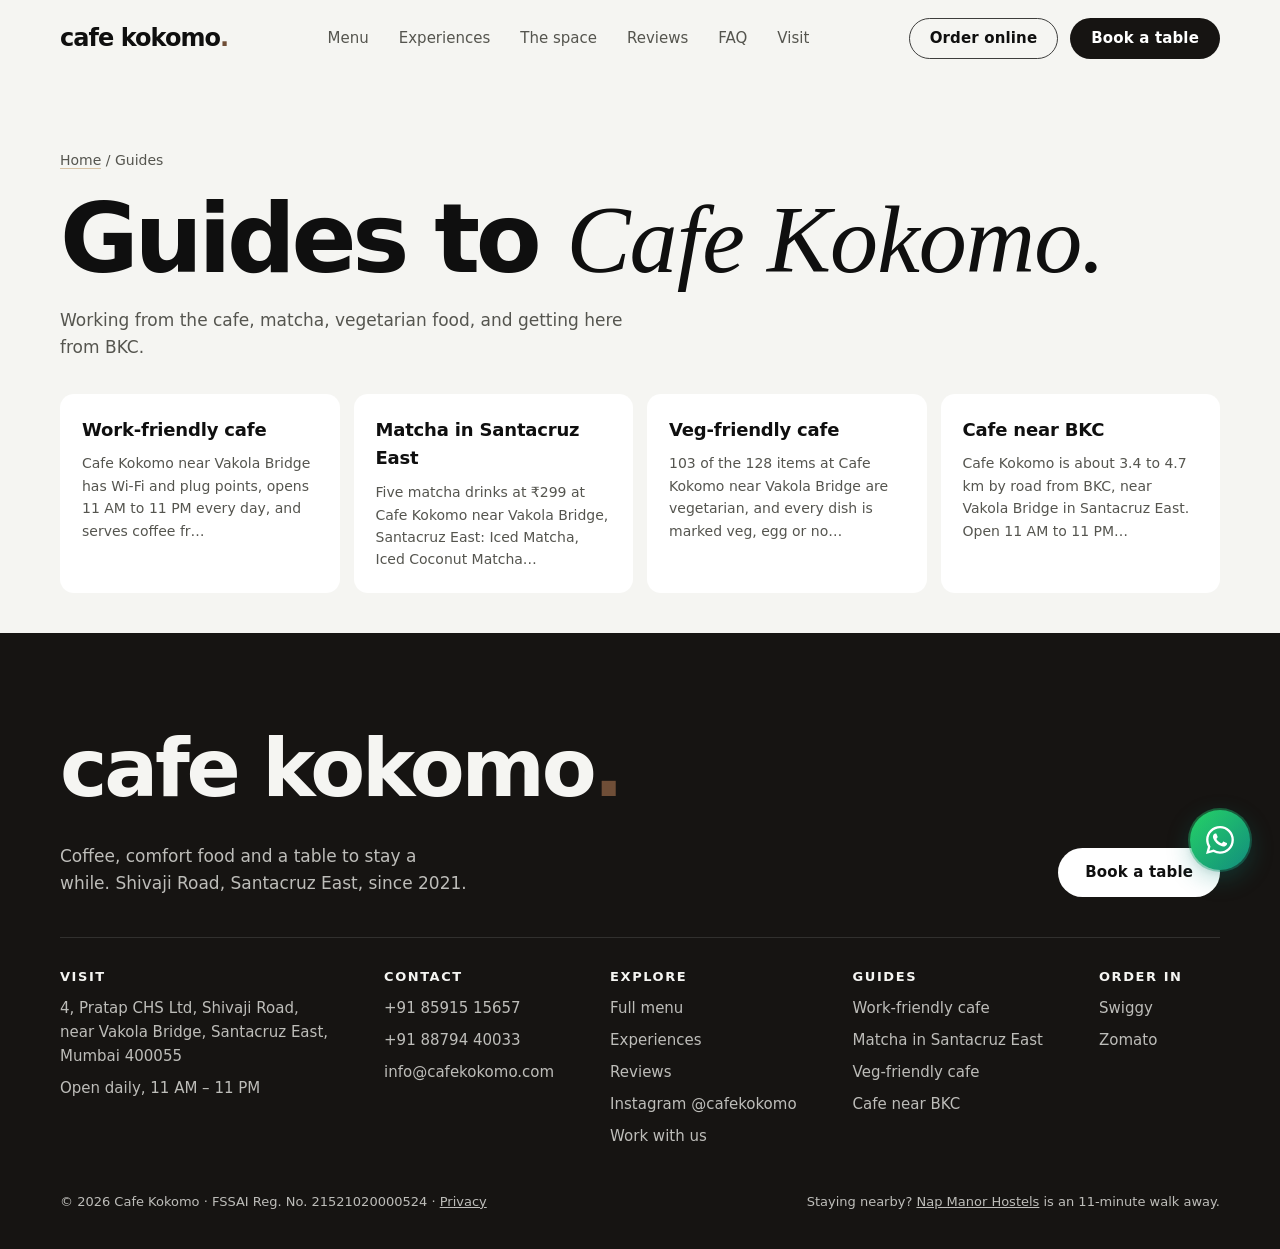
==== guides/index.html @ 336da371 "Mirror live site (3/5): guides" ====
<!DOCTYPE html>
<html lang="en">
<head>
    <meta charset="UTF-8">
    <meta name="viewport" content="width=device-width, initial-scale=1.0">
    <title>Guides | Cafe Kokomo, Santacruz East</title>
    <meta name="description" content="Short guides to Cafe Kokomo near Vakola Bridge, Santacruz East: working from the cafe, matcha, vegetarian food and getting here from BKC.">
    <link rel="canonical" href="https://cafekokomo.com/guides/">
    <meta name="theme-color" content="#F5F5F2">
    <meta property="og:type" content="website">
    <meta property="og:url" content="https://cafekokomo.com/guides/">
    <meta property="og:title" content="Guides | Cafe Kokomo, Santacruz East">
    <meta property="og:description" content="Short guides to Cafe Kokomo near Vakola Bridge, Santacruz East: working from the cafe, matcha, vegetarian food and getting here from BKC.">
    <meta property="og:image" content="https://cafekokomo.com/assets/images/v2/og-cafe-kokomo.jpg">
    <meta property="og:image:type" content="image/jpeg">
    <meta property="og:image:width" content="1200">
    <meta property="og:image:height" content="630">
    <meta property="og:image:alt" content="Cafe Kokomo's glass front on Shivaji Road at night, with the line-art mural inside">
    <meta name="twitter:card" content="summary_large_image">
    <meta name="twitter:title" content="Guides | Cafe Kokomo, Santacruz East">
    <meta name="twitter:description" content="Short guides to Cafe Kokomo near Vakola Bridge, Santacruz East: working from the cafe, matcha, vegetarian food and getting here from BKC.">
    <meta name="twitter:image" content="https://cafekokomo.com/assets/images/v2/og-cafe-kokomo.jpg">
    <link rel="apple-touch-icon" sizes="180x180" href="/favicon/apple-touch-icon.png">
    <link rel="icon" type="image/png" sizes="32x32" href="/favicon/favicon-32x32.png">
    <link rel="icon" type="image/png" sizes="16x16" href="/favicon/favicon-16x16.png">
    <link rel="manifest" href="/favicon/site.webmanifest">
    <link rel="shortcut icon" href="/favicon/favicon.ico">
    <link href="https://api.fontshare.com/v2/css?f[]=satoshi@400,500,700,900&display=swap" rel="stylesheet">
    <link href="https://api.fontshare.com/v2/css?f[]=gambetta@400,401,500,501&display=swap" rel="stylesheet">
    <script type="application/ld+json">
    {"@context": "https://schema.org", "@type": "BreadcrumbList", "itemListElement": [{"@type": "ListItem", "position": 1, "name": "Home", "item": "https://cafekokomo.com/"}, {"@type": "ListItem", "position": 2, "name": "Guides", "item": "https://cafekokomo.com/guides/"}]}
    </script>
    <link rel="stylesheet" href="/components.css">
    <link rel="stylesheet" href="/kokomo.css">
    <script src="https://unpkg.com/lucide@1.31.0/dist/umd/lucide.min.js" integrity="sha384-/ApD3KXMqTmTxEJjuldaZDgdJj7/Hox2LRuKqV3rC7Bu/wE4obLaJRjF1rLHNP57" crossorigin="anonymous"></script>
    <script async src="https://www.googletagmanager.com/gtag/js?id=G-KW30HD1D45"></script>
    <script>
      window.dataLayer = window.dataLayer || [];
      function gtag(){dataLayer.push(arguments);}
      gtag('js', new Date());
      gtag('config', 'G-KW30HD1D45');
    </script>
    <script type="application/ld+json">
    {"@context": "https://schema.org", "@type": "CafeOrCoffeeShop", "name": "Cafe Kokomo", "url": "https://cafekokomo.com", "image": "https://cafekokomo.com/assets/images/v2/og-cafe-kokomo.jpg", "telephone": "+918591515657", "priceRange": "₹₹", "email": "info@cafekokomo.com", "hasMenu": "https://cafekokomo.com/menu", "acceptsReservations": true, "servesCuisine": ["Cafe", "Coffee", "Continental", "Middle Eastern", "Desserts"], "address": {"@type": "PostalAddress", "streetAddress": "4, Pratap CHS Limited, Shivaji Road, Near Vakola Bridge, Santacruz East", "addressLocality": "Mumbai", "addressRegion": "Maharashtra", "postalCode": "400055", "addressCountry": "IN"}, "geo": {"@type": "GeoCoordinates", "latitude": 19.0774737, "longitude": 72.8492367}, "openingHoursSpecification": [{"@type": "OpeningHoursSpecification", "dayOfWeek": ["Monday", "Tuesday", "Wednesday", "Thursday", "Friday", "Saturday", "Sunday"], "opens": "11:00", "closes": "23:00"}], "sameAs": ["https://www.swiggy.com/city/mumbai/cafe-kokomo-santacruz-east-rest431996", "https://www.zomato.com/mumbai/cafe-kokomo-santacruz-east", "https://www.instagram.com/cafekokomo/"], "amenityFeature": [{"@type": "LocationFeatureSpecification", "name": "Wi-Fi", "value": true}, {"@type": "LocationFeatureSpecification", "name": "Power outlets", "value": true}, {"@type": "LocationFeatureSpecification", "name": "Outdoor seating", "value": true}, {"@type": "LocationFeatureSpecification", "name": "Table reservations", "value": true}, {"@type": "LocationFeatureSpecification", "name": "Vegetarian options", "value": true}]}
    </script>
</head>
<body>
<a class="skip-link" href="#main">Skip to content</a>
<header class="site-nav">
    <div class="wrap nav-inner">
        <a href="/" class="logo" aria-label="Cafe Kokomo home">cafe kokomo<span class="logo-dot">.</span></a>
        <nav class="nav-links" aria-label="Main">
            <a class="nav-link" href="/menu">Menu</a>
            <a class="nav-link" href="/#experiences">Experiences</a>
            <a class="nav-link" href="/#space">The space</a>
            <a class="nav-link" href="/#reviews">Reviews</a>
            <a class="nav-link" href="/#faq">FAQ</a>
            <a class="nav-link" href="/#visit">Visit</a>
        </nav>
        <div class="nav-cta">
            <button type="button" class="btn btn-outline" data-open-order>Order online</button>
            <a href="javascript:void(0)" class="btn btn-dark" data-open-reservation>Book a table</a>
            <button type="button" class="nav-toggle" aria-label="Open menu" aria-expanded="false" aria-controls="mobile-panel"><span></span><span></span><span></span></button>
        </div>
    </div>
</header>
<div class="mobile-panel" id="mobile-panel">
        <a class="mobile-nav-link" href="/menu">Menu</a>
        <a class="mobile-nav-link" href="/#experiences">Experiences</a>
        <a class="mobile-nav-link" href="/#space">The space</a>
        <a class="mobile-nav-link" href="/#reviews">Reviews</a>
        <a class="mobile-nav-link" href="/#faq">FAQ</a>
        <a class="mobile-nav-link" href="/#visit">Visit</a>
        <a class="mobile-nav-link" href="https://www.instagram.com/cafekokomo/" target="_blank" rel="noopener">Instagram</a>
        <button type="button" class="btn btn-outline" data-open-order>Order online</button>
</div>
<main id="main">
    <section class="page-head">
        <div class="wrap">
            <nav class="crumbs" aria-label="Breadcrumb"><a href="/">Home</a> / <span>Guides</span></nav>
            <h1>Guides to <span class="accent">Cafe Kokomo.</span></h1>
            <p>Working from the cafe, matcha, vegetarian food, and getting here from BKC.</p>
            <div class="guide-grid" style="margin-top: 32px;">
                <a class="guide-card" href="/guides/work-friendly-cafe-santacruz-east"><strong>Work-friendly cafe</strong><span>Cafe Kokomo near Vakola Bridge has Wi-Fi and plug points, opens 11 AM to 11 PM every day, and serves coffee fr…</span></a>
                <a class="guide-card" href="/guides/matcha-santacruz-east"><strong>Matcha in Santacruz East</strong><span>Five matcha drinks at ₹299 at Cafe Kokomo near Vakola Bridge, Santacruz East: Iced Matcha, Iced Coconut Matcha…</span></a>
                <a class="guide-card" href="/guides/veg-friendly-cafe-vakola"><strong>Veg-friendly cafe</strong><span>103 of the 128 items at Cafe Kokomo near Vakola Bridge are vegetarian, and every dish is marked veg, egg or no…</span></a>
                <a class="guide-card" href="/guides/cafe-near-bkc"><strong>Cafe near BKC</strong><span>Cafe Kokomo is about 3.4 to 4.7 km by road from BKC, near Vakola Bridge in Santacruz East. Open 11 AM to 11 PM…</span></a>
            </div>
        </div>
    </section>
</main>
<footer class="site-footer">
    <div class="wrap">
        <div class="footer-top">
            <div>
                <a href="/" class="logo">cafe kokomo<span class="logo-dot">.</span></a>
                <p>Coffee, comfort food and a table to stay a while. Shivaji Road, Santacruz East, since 2021.</p>
            </div>
            <a href="javascript:void(0)" class="btn btn-light" data-open-reservation>Book a table</a>
        </div>
        <div class="footer-cols">
            <div>
                <h4>Visit</h4>
                <a href="https://www.google.com/maps/dir/?api=1&destination=4%2C%20Pratap%2C%20Cafe%20Kokomo%2C%20CHS%20LTD%2C%20Shivaji%20Road%2C%20near%20Vakola%20Bridge%2C%20Pratiksha%20Nagar%2C%20Vakola%2C%20Santacruz%20East%2C%20Mumbai%2C%20Maharashtra%20400055" target="_blank" rel="noopener">4, Pratap CHS Ltd, Shivaji Road,<br>near Vakola Bridge, Santacruz East,<br>Mumbai 400055</a>
                <a href="/#visit">Open daily, 11 AM – 11 PM</a>
            </div>
            <div>
                <h4>Contact</h4>
                <a href="tel:+918591515657">+91 85915 15657</a>
                <a href="tel:+918879440033">+91 88794 40033</a>
                <a href="mailto:info@cafekokomo.com">info@cafekokomo.com</a>
            </div>
            <div>
                <h4>Explore</h4>
                <a href="/menu">Full menu</a>
                <a href="/#experiences">Experiences</a>
                <a href="/#reviews">Reviews</a>
                <a href="https://www.instagram.com/cafekokomo" target="_blank" rel="noopener">Instagram @cafekokomo</a>
                <a href="/#careers">Work with us</a>
            </div>
            <div>
                <h4>Guides</h4>
                <a href="/guides/work-friendly-cafe-santacruz-east">Work-friendly cafe</a>
                <a href="/guides/matcha-santacruz-east">Matcha in Santacruz East</a>
                <a href="/guides/veg-friendly-cafe-vakola">Veg-friendly cafe</a>
                <a href="/guides/cafe-near-bkc">Cafe near BKC</a>
            </div>
            <div>
                <h4>Order in</h4>
                <a href="https://www.swiggy.com/city/mumbai/cafe-kokomo-santacruz-east-rest431996" target="_blank" rel="noopener noreferrer">Swiggy</a>
                <a href="https://www.zomato.com/mumbai/cafe-kokomo-santacruz-east/order" target="_blank" rel="noopener noreferrer">Zomato</a>
            </div>
        </div>
        <div class="footer-bottom">
            <span>&copy; 2026 Cafe Kokomo · FSSAI Reg. No. 21521020000524 · <a href="/privacy">Privacy</a></span>
            <span>Staying nearby? <a href="https://napmanorhostels.com/" target="_blank" rel="noopener">Nap Manor Hostels</a> is an 11-minute walk away.</span>
        </div>
    </div>
</footer>

<a href="javascript:void(0)" id="whatsapp-floating-btn" class="whatsapp-float" aria-label="Chat on WhatsApp">
        <span class="whatsapp-tooltip">Chat with us</span>
        <svg xmlns="http://www.w3.org/2000/svg" width="24" height="24" fill="currentColor" viewBox="0 0 16 16">
            <path
                d="M13.601 2.326A7.85 7.85 0 0 0 7.994 0C3.627 0 .068 3.558.064 7.926c0 1.399.366 2.76 1.057 3.965L0 16l4.204-1.102a7.9 7.9 0 0 0 3.79.965h.004c4.368 0 7.926-3.558 7.93-7.93A7.9 7.9 0 0 0 13.6 2.326zM7.994 14.521a6.6 6.6 0 0 1-3.356-.92l-.24-.144-2.494.654.666-2.433-.156-.251a6.56 6.56 0 0 1-1.007-3.505c0-3.626 2.957-6.584 6.591-6.584a6.56 6.56 0 0 1 4.66 1.931 6.56 6.56 0 0 1 1.928 4.66c-.004 3.639-2.961 6.592-6.592 6.592m3.615-4.934c-.197-.099-1.17-.578-1.353-.646-.182-.065-.315-.099-.445.099-.133.197-.513.646-.627.775-.114.133-.232.148-.43.05-.197-.1-.836-.308-1.592-.985-.59-.525-.985-1.175-1.103-1.372-.114-.198-.011-.304.088-.403.087-.088.197-.232.296-.346.1-.114.133-.198.198-.33.065-.134.034-.248-.015-.347-.05-.099-.445-1.076-.612-1.47-.16-.389-.323-.335-.445-.34-.114-.007-.247-.007-.38-.007a.73.73 0 0 0-.529.247c-.182.198-.691.677-.691 1.654s.71 1.916.81 2.049c.098.133 1.394 2.132 3.383 2.992.47.205.84.326 1.129.418.475.152.904.129 1.246.08.38-.058 1.171-.48 1.338-.943.164-.464.164-.86.114-.943-.049-.084-.182-.133-.38-.232" />
        </svg>
    </a>

    <!-- Reservation Form Modal -->
    <div class="wa-reservation-modal" id="wa-reservation-modal" aria-hidden="true" role="dialog">
        <div class="wa-reservation-modal-overlay" id="wa-reservation-modal-overlay"></div>
        <div class="wa-reservation-modal-card">
            <button class="wa-reservation-modal-close" id="wa-reservation-modal-close-btn"
                aria-label="Close Reservation Form">
                <i data-lucide="x"></i>
            </button>
            <form id="wa-reservation-form" class="wa-reservation-form">
                <div class="wa-form-row">
                    <div class="wa-form-group">
                        <label for="wa-reserve-name">Your name</label>
                        <input type="text" id="wa-reserve-name" placeholder="e.g. Kabir Sen" required>
                    </div>
                    <div class="wa-form-group">
                        <label for="wa-reserve-guests">Guests Count</label>
                        <div class="wa-select-wrapper">
                            <select id="wa-reserve-guests" required>
                                <option value="1 guest">1 guest</option>
                                <option value="2 guests" selected>2 guests</option>
                                <option value="3 guests">3 guests</option>
                                <option value="4 guests">4 guests</option>
                                <option value="5 guests">5 guests</option>
                                <option value="6 guests">6 guests</option>
                                <option value="7+ guests">7+ guests</option>
                            </select>
                        </div>
                    </div>
                </div>

                <div class="wa-form-row">
                    <div class="wa-form-group">
                        <label for="wa-reserve-date">Date</label>
                        <input type="date" id="wa-reserve-date" required>
                    </div>
                    <div class="wa-form-group">
                        <label for="wa-reserve-time">Time</label>
                        <div class="wa-select-wrapper">
                            <select id="wa-reserve-time" required>
                                <option value="11:00 AM" selected>11:00 AM</option>
                                <option value="12:00 PM">12:00 PM</option>
                                <option value="1:00 PM">1:00 PM</option>
                                <option value="2:00 PM">2:00 PM</option>
                                <option value="3:00 PM">3:00 PM</option>
                                <option value="4:00 PM">4:00 PM</option>
                                <option value="5:00 PM">5:00 PM</option>
                                <option value="6:00 PM">6:00 PM</option>
                                <option value="7:00 PM">7:00 PM</option>
                                <option value="8:00 PM">8:00 PM</option>
                                <option value="9:00 PM">9:00 PM</option>
                                <option value="10:00 PM">10:00 PM</option>
                            </select>
                        </div>
                    </div>
                </div>

                <div class="wa-form-group wa-full-width">
                    <label for="wa-reserve-requests">Anything we should know?</label>
                    <textarea id="wa-reserve-requests"
                        placeholder="e.g. window seat, birthday, allergies"></textarea>
                </div>

                <button type="submit" class="wa-btn-submit">Send booking request on WhatsApp</button>

                <p class="wa-reservation-footer-text">This opens WhatsApp with your request. We'll reply there to confirm your table.</p>
            </form>
        </div>
    </div>

    <!-- Order Online Modal -->
    <div class="order-online-modal" id="order-online-modal" aria-hidden="true" role="dialog">
        <div class="order-online-modal-overlay" id="order-online-modal-overlay"></div>
        <div class="order-online-modal-card">
            <button class="order-online-modal-close" id="order-online-modal-close-btn" aria-label="Close Order Options">
                <i data-lucide="x"></i>
            </button>
            <h2 class="order-online-modal-title">Order Online</h2>
            <p class="order-online-modal-subtitle">Delivered from our kitchen in Santacruz East.</p>

            <div class="order-options-grid">
                <!-- Zomato Card -->
                <a href="https://www.zomato.com/mumbai/cafe-kokomo-santacruz-east/order" target="_blank"
                    rel="noopener noreferrer" class="order-option-card">
                    <div class="order-logo-wrapper">
                        <img loading="lazy" decoding="async" src="/assets/order/image1.png" alt="Zomato" class="order-logo">
                    </div>
                    <span class="order-option-title">ZOMATO</span>
                </a>

                <!-- Swiggy Card -->
                <a href="https://www.swiggy.com/city/mumbai/cafe-kokomo-santacruz-east-rest431996" target="_blank"
                    rel="noopener noreferrer" class="order-option-card">
                    <div class="order-logo-wrapper">
                        <img loading="lazy" decoding="async" src="/assets/order/image2.png" alt="Swiggy" class="order-logo">
                    </div>
                    <span class="order-option-title">SWIGGY</span>
                </a>
            </div>
        </div>
    </div>

    <script src="/script.js"></script>
</body>
</html>
---- components.css ----
/* Components carried over from the previous style.css (menu cards, map markers, WhatsApp button, booking + order pop-ups, open badge, diet dots). */
.menu-section {
    background-color: var(--color-bg-card);
    border-top: var(--border-thin);
    border-bottom: var(--border-thin);
}

.menu-filters {
    display: flex;
    justify-content: center;
    gap: 15px;
    margin-bottom: 60px;
    flex-wrap: wrap;
}

.filter-btn {
    background: transparent;
    border: none;
    padding: 10px 24px;
    font-family: var(--font-primary);
    font-size: 0.8rem;
    text-transform: uppercase;
    letter-spacing: 0.15em;
    cursor: pointer;
    opacity: 0.5;
    transition: all var(--duration-medium) var(--transition-slow);
    border: 1px solid transparent;
}

.filter-btn:hover {
    opacity: 0.9;
}

.filter-btn.active {
    opacity: 1;
    border-bottom: 1px solid var(--color-text-primary);
    font-weight: 500;
}

.menu-grid {
    display: grid;
    grid-template-columns: 1fr 1fr;
    column-gap: 80px;
    row-gap: 45px;
}

.menu-item-card {
    transition: all var(--duration-medium) var(--transition-slow);
}

.menu-item-card.hidden {
    opacity: 0;
    transform: translateY(10px);
    display: none;
}

.menu-item-header {
    display: flex;
    align-items: baseline;
    margin-bottom: 8px;
}

.menu-item-name {
    font-size: 1.15rem;
    font-weight: 400;
    letter-spacing: -0.01em;
}

.menu-item-line {
    flex-grow: 1;
    border-bottom: 1px dashed rgba(15, 15, 15, 0.1);
    margin: 0 15px;
}

.menu-item-price {
    font-size: 1.1rem;
    font-weight: 400;
    color: var(--color-accent-coffee);
}

/* Menu Item Metadata Styles */
.menu-item-meta {
    display: flex;
    flex-wrap: wrap;
    gap: 12px;
    margin-top: 8px;
}

.menu-meta-item {
    display: inline-flex;
    align-items: center;
    gap: 5px;
    font-size: 0.75rem;
    color: var(--color-text-secondary);
    text-transform: uppercase;
    letter-spacing: 0.05em;
    font-weight: 500;
}

.menu-meta-item svg,
.menu-meta-item i {
    width: 13px !important;
    height: 13px !important;
    stroke-width: 2;
    display: inline-block;
}

.menu-meta-item.text-warning {
    color: #c99a2e;
    /* Sleek warning color for "Contains Milk" */
}

/* Menu Search Bar Styles */
.menu-search-container {
    position: relative;
    max-width: 600px;
    margin: 0 auto 50px auto;
    display: flex;
    align-items: center;
}

.menu-search-icon {
    position: absolute;
    left: 24px;
    color: var(--color-accent-coffee);
    width: 22px;
    height: 22px;
    pointer-events: none;
    transition: color var(--duration-fast);
}

#menu-search-input {
    width: 100%;
    padding: 20px 28px 20px 64px;
    font-family: var(--font-primary);
    font-size: 1.15rem;
    font-weight: 300;
    color: var(--color-text-primary);
    background-color: var(--color-white);
    border: var(--border-thin);
    border-radius: 0;
    transition: all var(--duration-medium) var(--transition-slow);
    letter-spacing: 0.02em;
    outline: none;
}

#menu-search-input::placeholder {
    color: var(--color-accent-muted);
    opacity: 0.7;
}

#menu-search-input:focus {
    border-color: var(--color-accent-coffee);
    box-shadow: 0 10px 30px rgba(111, 78, 55, 0.04);
}

#menu-search-input:focus+.menu-search-icon {
    color: var(--color-text-primary);
}

/* Custom Marker Styling */
.cafe-marker-dot {
    width: 14px;
    height: 14px;
    background-color: var(--color-accent-coffee);
    border: 3px solid var(--color-white);
    border-radius: 50%;
    box-shadow: 0 0 10px rgba(15, 15, 15, 0.35);
}

.user-marker-dot {
    width: 14px;
    height: 14px;
    background-color: #2ba45e;
    border: 3px solid var(--color-white);
    border-radius: 50%;
    box-shadow: 0 0 10px rgba(15, 15, 15, 0.35);
}

/* Sleek minimal popup custom styles */
.leaflet-popup-content-wrapper {
    background-color: var(--color-bg-card) !important;
    color: var(--color-text-primary) !important;
    font-family: var(--font-primary) !important;
    font-size: 0.8rem !important;
    border-radius: 6px !important;
    border: var(--border-thin) !important;
    box-shadow: 0 10px 25px rgba(15, 15, 15, 0.1) !important;
}

.leaflet-popup-tip {
    background-color: var(--color-bg-card) !important;
}

/* ==========================================================================
   FLOATING WHATSAPP BUTTON
   ========================================================================== */
.whatsapp-float {
    position: fixed;
    bottom: 30px;
    right: 30px;
    width: 60px;
    height: 60px;
    background: linear-gradient(135deg, #25D366 0%, #128C7E 100%);
    color: #ffffff !important;
    border-radius: 50%;
    display: flex;
    align-items: center;
    justify-content: center;
    box-shadow: 0 8px 24px rgba(18, 140, 126, 0.3), 0 2px 8px rgba(0, 0, 0, 0.1);
    z-index: 9999;
    transition: all 0.4s cubic-bezier(0.175, 0.885, 0.32, 1.275);
    text-decoration: none;
}

.whatsapp-float:hover {
    transform: scale(1.08) translateY(-4px);
    box-shadow: 0 12px 30px rgba(18, 140, 126, 0.45), 0 4px 12px rgba(0, 0, 0, 0.15);
}

.whatsapp-float:active {
    transform: scale(0.95) translateY(-1px);
}

/* Elegant Pulsing Glow Ring */
.whatsapp-float::before {
    content: '';
    position: absolute;
    top: -2px;
    left: -2px;
    right: -2px;
    bottom: -2px;
    border-radius: 50%;
    background: linear-gradient(135deg, #25D366 0%, #128C7E 100%);
    z-index: -1;
    opacity: 0.4;
    animation: whatsapp-pulse 2s infinite ease-out;
}

@keyframes whatsapp-pulse {
    0% {
        transform: scale(1);
        opacity: 0.4;
    }

    100% {
        transform: scale(1.45);
        opacity: 0;
    }
}

/* WhatsApp Icon styling */
.whatsapp-float svg {
    width: 28px;
    height: 28px;
    fill: #ffffff;
    transition: transform 0.3s ease;
}

.whatsapp-float:hover svg {
    transform: scale(1.05) rotate(10deg);
}

/* Premium Glassmorphism Tooltip */
.whatsapp-tooltip {
    position: absolute;
    right: 75px;
    top: 50%;
    transform: translateY(-50%) translateX(10px);
    background: rgba(15, 15, 15, 0.85);
    backdrop-filter: blur(8px);
    -webkit-backdrop-filter: blur(8px);
    color: #ffffff;
    padding: 8px 16px;
    border-radius: 30px;
    font-size: 0.8rem;
    font-weight: 500;
    letter-spacing: 0.05em;
    text-transform: uppercase;
    white-space: nowrap;
    opacity: 0;
    visibility: hidden;
    pointer-events: none;
    box-shadow: 0 8px 20px rgba(0, 0, 0, 0.15);
    transition: all 0.3s cubic-bezier(0.25, 1, 0.5, 1);
    font-family: var(--font-primary), sans-serif;
    border: 1px solid rgba(255, 255, 255, 0.1);
}

/* Tooltip Little Arrow */
.whatsapp-tooltip::after {
    content: '';
    position: absolute;
    left: 100%;
    top: 50%;
    transform: translateY(-50%);
    border-width: 6px;
    border-style: solid;
    border-color: transparent transparent transparent rgba(15, 15, 15, 0.85);
}

.whatsapp-float:hover .whatsapp-tooltip {
    opacity: 1;
    visibility: visible;
    transform: translateY(-50%) translateX(0);
}

/* Responsive adjustments for floating button */
@media (max-width: 768px) {
    .whatsapp-float {
        bottom: 20px;
        right: 20px;
        width: 52px;
        height: 52px;
    }

    .whatsapp-float svg {
        width: 24px;
        height: 24px;
    }

    /* Hide tooltip on mobile to avoid overlap and clutter */
    .whatsapp-tooltip {
        display: none;
    }
}
.wa-reservation-modal {
    position: fixed;
    top: 0;
    left: 0;
    width: 100%;
    height: 100%;
    z-index: 10000;
    display: flex;
    align-items: center;
    justify-content: center;
    opacity: 0;
    visibility: hidden;
    transition: opacity var(--duration-medium) var(--transition-slow), visibility var(--duration-medium) var(--transition-slow);
}

.wa-reservation-modal.open {
    opacity: 1;
    visibility: visible;
}

.wa-reservation-modal-overlay {
    position: absolute;
    top: 0;
    left: 0;
    width: 100%;
    height: 100%;
    background-color: rgba(15, 15, 15, 0.4);
    backdrop-filter: blur(8px);
    -webkit-backdrop-filter: blur(8px);
}

.wa-reservation-modal-card {
    position: relative;
    background-color: var(--color-bg-card);
    padding: 48px 40px 40px 40px;
    border-radius: 16px;
    border: var(--border-thin);
    width: 90%;
    max-width: 680px;
    box-shadow: 0 20px 50px rgba(15, 15, 15, 0.15);
    transform: scale(0.95) translateY(15px);
    transition: transform var(--duration-medium) var(--transition-slow);
    z-index: 2;
    max-height: 90vh;
    max-height: 90dvh;
    overflow-y: auto;
    scrollbar-width: thin;
    scrollbar-color: rgba(15, 15, 15, 0.2) transparent;
}

.wa-reservation-modal-card::-webkit-scrollbar {
    width: 6px;
}

.wa-reservation-modal-card::-webkit-scrollbar-track {
    background: transparent;
}

.wa-reservation-modal-card::-webkit-scrollbar-thumb {
    background: rgba(15, 15, 15, 0.15);
    border-radius: 3px;
}

.wa-reservation-modal-card::-webkit-scrollbar-thumb:hover {
    background: rgba(15, 15, 15, 0.35);
}

.wa-reservation-modal.open .wa-reservation-modal-card {
    transform: scale(1) translateY(0);
}

.wa-reservation-modal-close {
    position: absolute;
    top: 20px;
    right: 20px;
    background: none;
    border: none;
    cursor: pointer;
    color: var(--color-text-secondary);
    width: 32px;
    height: 32px;
    display: flex;
    align-items: center;
    justify-content: center;
    border-radius: 50%;
    transition: color var(--duration-fast), background-color var(--duration-fast);
}

.wa-reservation-modal-close:hover {
    color: var(--color-text-primary);
    background-color: rgba(15, 15, 15, 0.05);
}

.wa-reservation-form {
    display: flex;
    flex-direction: column;
    gap: 24px;
}

.wa-form-row {
    display: grid;
    grid-template-columns: 1fr 1fr;
    gap: 24px;
}

.wa-form-group {
    display: flex;
    flex-direction: column;
    gap: 8px;
}

.wa-form-group.wa-full-width {
    grid-column: span 2;
}

.wa-form-group label {
    font-size: 0.72rem;
    font-weight: 600;
    text-transform: uppercase;
    letter-spacing: 0.12em;
    color: var(--color-text-secondary);
    margin-bottom: 2px;
}

.wa-form-group input,
.wa-form-group select,
.wa-form-group textarea {
    background-color: var(--color-white);
    border: var(--border-light);
    border-radius: 8px;
    padding: 14px 16px;
    font-family: var(--font-primary), sans-serif;
    font-size: 0.95rem;
    font-weight: 300;
    color: var(--color-text-primary);
    outline: none;
    transition: border-color var(--duration-fast), box-shadow var(--duration-fast);
    width: 100%;
}

.wa-form-group input::placeholder,
.wa-form-group textarea::placeholder {
    color: #a0a09c;
    opacity: 0.8;
}

.wa-form-group input:focus,
.wa-form-group select:focus,
.wa-form-group textarea:focus {
    border-color: var(--color-text-primary);
    box-shadow: 0 0 0 3px rgba(15, 15, 15, 0.05);
}

/* Custom Calendar Icon for Date Input */
.wa-form-group input[type="date"] {
    background-image: url("data:image/svg+xml,%3Csvg xmlns='http://www.w3.org/2000/svg' width='24' height='24' viewBox='0 0 24 24' fill='none' stroke='%235F5F5B' stroke-width='1.5' stroke-linecap='round' stroke-linejoin='round'%3E%3Crect x='3' y='4' width='18' height='18' rx='2' ry='2'%3E%3C/rect%3E%3Cline x1='16' y1='2' x2='16' y2='6'%3E%3C/line%3E%3Cline x1='8' y1='2' x2='8' y2='6'%3E%3C/line%3E%3Cline x1='3' y1='10' x2='21' y2='10'%3E%3C/line%3E%3C/svg%3E");
    background-repeat: no-repeat;
    background-position: right 16px center;
    background-size: 16px;
    padding-right: 40px;
    position: relative;
}

.wa-form-group input[type="date"]::-webkit-calendar-picker-indicator {
    opacity: 0;
    cursor: pointer;
    position: absolute;
    top: 0;
    left: 0;
    right: 0;
    bottom: 0;
    width: 100%;
    height: 100%;
}

/* Custom Dropdown Arrow styling */
.wa-select-wrapper {
    position: relative;
    width: 100%;
}

.wa-select-wrapper select {
    appearance: none;
    -webkit-appearance: none;
    -moz-appearance: none;
    background-image: url("data:image/svg+xml,%3Csvg xmlns='http://www.w3.org/2000/svg' width='24' height='24' viewBox='0 0 24 24' fill='none' stroke='%235F5F5B' stroke-width='1.5' stroke-linecap='round' stroke-linejoin='round'%3E%3Cpath d='m6 9 6 6 6-6'%3E%3C/path%3E%3C/svg%3E");
    background-repeat: no-repeat;
    background-position: right 16px center;
    background-size: 16px;
    padding-right: 40px;
}

.wa-form-group textarea {
    height: 110px;
    resize: none;
    line-height: 1.5;
}

/* Premium Black Submit Button */
.wa-btn-submit {
    width: 100%;
    padding: 18px 24px;
    background-color: var(--color-text-primary);
    color: var(--color-white);
    border: none;
    border-radius: 8px;
    font-family: var(--font-primary), sans-serif;
    font-size: 0.88rem;
    font-weight: 600;
    text-transform: uppercase;
    letter-spacing: 0.15em;
    cursor: pointer;
    transition: background-color var(--duration-fast), transform var(--duration-fast), box-shadow var(--duration-fast);
    margin-top: 8px;
    text-align: center;
}

.wa-btn-submit:hover {
    background-color: var(--color-accent-coffee);
    box-shadow: 0 4px 15px rgba(15, 15, 15, 0.1);
}

.wa-btn-submit:active {
    transform: translateY(1px);
}

/* Footer text */
.wa-reservation-footer-text {
    text-align: center;
    font-size: 0.78rem;
    color: var(--color-text-secondary);
    margin-top: 4px;
}

.wa-concierge-link {
    color: #2ba45e;
    font-weight: 500;
    text-decoration: none;
    border-bottom: 1px solid transparent;
    transition: border-color var(--duration-fast);
}

.wa-concierge-link:hover {
    border-bottom-color: #2ba45e;
}

/* Responsive adjustments */
@media (max-width: 600px) {
    .wa-reservation-modal-card {
        padding: 36px 20px 24px 20px;
        border-radius: 12px;
        width: 95%;
    }
    .wa-form-row {
        grid-template-columns: 1fr;
        gap: 16px;
    }
    .wa-form-group.wa-full-width {
        grid-column: span 1;
    }
    .wa-reservation-form {
        gap: 16px;
    }
    .wa-btn-submit {
        padding: 16px 20px;
        font-size: 0.8rem;
    }
}

/* ==========================================================================
   ORDER ONLINE FORM MODAL
   ========================================================================== */
.order-online-modal {
    position: fixed;
    top: 0;
    left: 0;
    width: 100%;
    height: 100%;
    z-index: 10000;
    display: flex;
    align-items: center;
    justify-content: center;
    opacity: 0;
    visibility: hidden;
    transition: opacity var(--duration-medium) var(--transition-slow), visibility var(--duration-medium) var(--transition-slow);
}

.order-online-modal.open {
    opacity: 1;
    visibility: visible;
}

.order-online-modal-overlay {
    position: absolute;
    top: 0;
    left: 0;
    width: 100%;
    height: 100%;
    background-color: rgba(15, 15, 15, 0.4);
    backdrop-filter: blur(8px);
    -webkit-backdrop-filter: blur(8px);
}

.order-online-modal-card {
    position: relative;
    background-color: #121212; /* Rich dark matte charcoal background */
    padding: 50px 40px;
    border-radius: 20px;
    border: 1px solid rgba(255, 255, 255, 0.05);
    width: 90%;
    max-width: 640px;
    box-shadow: 0 25px 60px rgba(0, 0, 0, 0.35);
    transform: scale(0.95) translateY(15px);
    transition: transform var(--duration-medium) var(--transition-slow);
    z-index: 2;
    text-align: center;
    max-height: 90vh;
    max-height: 90dvh;
    overflow-y: auto;
    scrollbar-width: thin;
    scrollbar-color: rgba(255, 255, 255, 0.2) transparent;
}

.order-online-modal-card::-webkit-scrollbar {
    width: 6px;
}

.order-online-modal-card::-webkit-scrollbar-track {
    background: transparent;
}

.order-online-modal-card::-webkit-scrollbar-thumb {
    background: rgba(255, 255, 255, 0.15);
    border-radius: 3px;
}

.order-online-modal-card::-webkit-scrollbar-thumb:hover {
    background: rgba(255, 255, 255, 0.35);
}

.order-online-modal.open .order-online-modal-card {
    transform: scale(1) translateY(0);
}

.order-online-modal-close {
    position: absolute;
    top: 20px;
    right: 20px;
    background: rgba(255, 255, 255, 0.05);
    border: none;
    cursor: pointer;
    color: rgba(255, 255, 255, 0.6);
    width: 36px;
    height: 36px;
    display: flex;
    align-items: center;
    justify-content: center;
    border-radius: 50%;
    transition: all var(--duration-fast);
}

.order-online-modal-close:hover {
    background: rgba(255, 255, 255, 0.15);
    color: #ffffff;
}

.order-online-modal-title {
    font-size: 2.2rem;
    font-weight: 700;
    color: #ffffff;
    margin-bottom: 12px;
    letter-spacing: -0.02em;
    font-family: var(--font-primary), sans-serif;
}

.order-online-modal-subtitle {
    font-size: 0.95rem;
    font-weight: 300;
    color: rgba(255, 255, 255, 0.6);
    line-height: 1.6;
    max-width: 480px;
    margin: 0 auto 35px auto;
    font-family: var(--font-primary), sans-serif;
}

.order-options-grid {
    display: grid;
    grid-template-columns: repeat(2, 1fr);
    gap: 20px;
    width: 100%;
}

.order-option-card {
    display: flex;
    flex-direction: column;
    align-items: center;
    gap: 20px;
    background-color: #1e1e1e; /* Slightly lighter charcoal than main card */
    border: 1px solid rgba(255, 255, 255, 0.08);
    border-radius: 12px;
    padding: 30px 20px;
    text-decoration: none;
    color: #ffffff;
    transition: all var(--duration-medium) var(--transition-slow);
    cursor: pointer;
}

.order-option-card:hover {
    background-color: #242424;
    border-color: rgba(255, 255, 255, 0.2);
    transform: translateY(-5px);
    box-shadow: 0 12px 30px rgba(0, 0, 0, 0.4);
}

.order-logo-wrapper {
    width: 72px;
    height: 72px;
    border-radius: 50%;
    display: flex;
    align-items: center;
    justify-content: center;
    overflow: hidden;
    background-color: #121212;
    transition: transform var(--duration-fast);
}

.order-option-card:hover .order-logo-wrapper {
    transform: scale(1.05);
}

.order-logo {
    width: 100%;
    height: 100%;
    object-fit: contain;
}

/* Zomato Specific Scaling & Alignment */
.order-option-card:nth-child(1) .order-logo-wrapper {
    background-color: #e23744; /* Perfect Zomato red matching the logo */
}
.order-option-card:nth-child(1) .order-logo {
    width: 62%;
    height: 62%;
}

/* Swiggy Specific Scaling & Alignment */
.order-option-card:nth-child(2) .order-logo-wrapper {
    background-color: #fc8019; /* Perfect Swiggy orange matching the logo */
}
.order-option-card:nth-child(2) .order-logo {
    width: 58%;
    height: 58%;
}

.order-option-title {
    font-size: 0.85rem;
    font-weight: 600;
    text-transform: uppercase;
    letter-spacing: 0.15em;
    color: #ffffff;
    font-family: var(--font-primary), sans-serif;
}

/* Responsive adjustments for Order Online Modal */
@media (max-width: 600px) {
    .order-online-modal-card {
        padding: 40px 20px;
        width: 95%;
        border-radius: 16px;
    }
    .order-online-modal-title {
        font-size: 1.8rem;
    }
    .order-online-modal-subtitle {
        font-size: 0.88rem;
        margin-bottom: 25px;
    }
    .order-options-grid {
        grid-template-columns: 1fr;
        gap: 15px;
    }
    .order-option-card {
        flex-direction: row;
        gap: 20px;
        padding: 16px 24px;
        justify-content: flex-start;
    }
    .order-logo-wrapper {
        width: 52px;
        height: 52px;
    }
    .order-option-title {
        font-size: 0.9rem;
    }
}

/* ==========================================================================
   GOOGLE REVIEW CTA
   ========================================================================== */
.hero-status {
    display: inline-flex;
    align-items: center;
    gap: 10px;
    padding: 7px 16px;
    margin: -20px auto 30px;
    border-radius: 999px;
    background: rgba(255, 255, 255, 0.14);
    backdrop-filter: blur(6px);
    -webkit-backdrop-filter: blur(6px);
    font-size: 0.8rem;
    letter-spacing: 0.08em;
}

.hero-status:empty {
    display: none;
}

.hero-status::before {
    content: '';
    width: 8px;
    height: 8px;
    border-radius: 50%;
    background: rgba(255, 255, 255, 0.6);
}

.hero-status.is-open::before {
    background: #3BB273;
    box-shadow: 0 0 0 0 rgba(59, 178, 115, 0.6);
    animation: statusPulse 2s infinite;
}

.hero-status.is-closing::before {
    background: #F2A93B;
}

@keyframes statusPulse {
    70% { box-shadow: 0 0 0 8px rgba(59, 178, 115, 0); }
    100% { box-shadow: 0 0 0 0 rgba(59, 178, 115, 0); }
}

.hero-content .fade-in-element:nth-child(5) {
    animation-delay: 1s;
}

.diet-dot {
    display: inline-block;
    position: relative;
    flex-shrink: 0;
    width: 12px;
    height: 12px;
    margin-right: 8px;
    border: 1.5px solid currentColor;
    border-radius: 2px;
    vertical-align: -1px;
}

.diet-dot::after {
    content: '';
    position: absolute;
    inset: 2px;
    border-radius: 50%;
    background: currentColor;
}

.diet-veg { color: #1E8E3E; }
.diet-egg { color: #D49A00; }
.diet-nonveg { color: #A0302A; }

.menu-badge {
    display: inline-block;
    margin-left: 8px;
    padding: 2px 8px;
    border: 1px solid rgba(15, 15, 15, 0.15);
    border-radius: 999px;
    font-size: 0.6rem;
    font-weight: 500;
    letter-spacing: 0.08em;
    text-transform: uppercase;
    vertical-align: 2px;
    color: var(--color-text-secondary);
}

.menu-badge-best {
    background: var(--color-accent-coffee);
    border-color: var(--color-accent-coffee);
    color: var(--color-white);
}

.diet-toggle-row {
    display: flex;
    justify-content: center;
    align-items: center;
    flex-wrap: wrap;
    gap: 18px;
    margin: 0 0 30px;
}

.diet-toggle {
    display: inline-flex;
    align-items: center;
    padding: 8px 18px;
    border: 1px solid rgba(15, 15, 15, 0.2);
    border-radius: 999px;
    background: transparent;
    font-family: var(--font-primary);
    font-size: 0.75rem;
    letter-spacing: 0.12em;
    text-transform: uppercase;
    cursor: pointer;
    transition: all var(--duration-fast) ease;
}

.diet-toggle.active {
    background: #1E8E3E;
    border-color: #1E8E3E;
    color: var(--color-white);
}

.diet-toggle.active .diet-dot {
    color: var(--color-white);
}

.diet-legend {
    display: inline-flex;
    align-items: center;
    font-size: 0.75rem;
    color: var(--color-text-secondary);
}

.diet-legend .diet-dot {
    margin: 0 5px 0 12px;
}

.footer-note {
    margin-top: 12px;
}

.footer-note a {
    text-decoration: underline;
}
---- kokomo.css ----
/* Cafe Kokomo — 2026 redesign. Same palette as before, bolder type, photo-led.
   Loaded after components.css (menu cards, pop-ups, diet dots). */

:root {
    /* Palette (unchanged from the previous site) */
    --color-bg-primary: #F5F5F2;
    --color-bg-card: #FAF7F2;
    --color-text-primary: #0F0F0F;
    --color-text-secondary: #55554F;
    --color-accent-warm: #D8C3A5;
    --color-accent-coffee: #6F4E37;
    --color-accent-muted: #8E8D8A;
    --color-white: #FFFFFF;
    --color-sand: #EDE6DA;          /* a deeper step of the same cream, for banded sections */
    --color-ink: #161412;           /* warm off-black for the ticker and buttons */

    --font-primary: 'Satoshi', system-ui, sans-serif;
    --font-accent: 'Gambetta', Georgia, serif;

    --transition-slow: cubic-bezier(0.25, 1, 0.5, 1);
    --duration-slow: 0.8s;
    --duration-medium: 0.4s;
    --duration-fast: 0.2s;
    --border-thin: 1px solid rgba(15, 15, 15, 0.08);
    --border-light: 1px solid rgba(15, 15, 15, 0.15);
    --border-focus: 1px solid rgba(15, 15, 15, 0.6);

    --wrap: 1240px;
    --gutter: clamp(16px, 4vw, 40px);
    --radius-lg: 22px;
    --radius-md: 14px;
    --radius-sm: 8px;
    --shadow-warm: 0 24px 60px -24px rgba(70, 48, 30, 0.35);
    --z-nav: 50;
    --z-float: 60;
    --z-modal: 100;
}

*, *::before, *::after { box-sizing: border-box; }

html { scroll-behavior: smooth; scroll-padding-top: 88px; }

body {
    margin: 0;
    font-family: var(--font-primary);
    font-size: 1.0625rem;
    line-height: 1.6;
    color: var(--color-text-primary);
    background: var(--color-bg-primary);
    -webkit-font-smoothing: antialiased;
}

img { max-width: 100%; display: block; }
a { color: inherit; }
h1, h2, h3, h4 { margin: 0; font-weight: 700; line-height: 1.05; letter-spacing: -0.025em; text-wrap: balance; }
p { margin: 0; text-wrap: pretty; }
em.accent, .accent { font-family: var(--font-accent); font-style: italic; font-weight: 500; letter-spacing: -0.01em; }

.wrap { max-width: var(--wrap); margin: 0 auto; padding: 0 var(--gutter); }
.skip-link { position: absolute; left: -999px; top: 8px; background: var(--color-ink); color: #fff; padding: 10px 16px; border-radius: var(--radius-sm); z-index: 200; }
.skip-link:focus { left: 8px; }
:focus-visible { outline: 2px solid var(--color-accent-coffee); outline-offset: 3px; }

.eyebrow {
    display: inline-flex; align-items: center; gap: 10px;
    font-size: 0.8125rem; font-weight: 700; letter-spacing: 0.12em; text-transform: uppercase;
    color: var(--color-accent-coffee);
}
.eyebrow::before { content: ""; width: 28px; height: 2px; background: currentColor; }

.section { padding: clamp(72px, 10vw, 128px) 0 clamp(80px, 11vw, 140px); }
.section-head { display: grid; grid-template-columns: 1.1fr 0.9fr; gap: 32px 64px; align-items: end; margin-bottom: clamp(36px, 5vw, 56px); }
.section-head h2 { font-size: clamp(2.25rem, 5.2vw, 4rem); font-weight: 900; margin-top: 14px; }
.section-head p { color: var(--color-text-secondary); max-width: 46ch; }

/* ---------- Buttons ---------- */
.btn {
    display: inline-flex; align-items: center; justify-content: center; gap: 10px;
    font: 700 0.9375rem/1 var(--font-primary); letter-spacing: 0.01em;
    padding: 16px 26px; border-radius: 999px; border: 1.5px solid transparent;
    text-decoration: none; cursor: pointer;
    transition: transform var(--duration-fast), background-color var(--duration-fast), color var(--duration-fast), border-color var(--duration-fast), box-shadow var(--duration-fast);
}
.btn:active { transform: translateY(1px) scale(0.99); }
.btn-dark { background: var(--color-ink); color: var(--color-white); }
.btn-dark:hover { background: var(--color-accent-coffee); box-shadow: var(--shadow-warm); }
.btn-outline { border-color: rgba(15, 15, 15, 0.8); color: var(--color-text-primary); background: transparent; }
.btn-outline:hover { background: var(--color-text-primary); color: var(--color-white); }
.btn-light { background: var(--color-white); color: var(--color-text-primary); }
.btn-light:hover { background: var(--color-accent-warm); }
.text-link {
    font-weight: 700; text-decoration: none; border-bottom: 2px solid var(--color-accent-warm);
    padding-bottom: 2px; transition: border-color var(--duration-fast), color var(--duration-fast);
}
.text-link:hover { border-color: var(--color-accent-coffee); color: var(--color-accent-coffee); }

/* ---------- Navigation ---------- */
.site-nav {
    position: sticky; top: 0; z-index: var(--z-nav);
    background: rgba(245, 245, 242, 0.88); backdrop-filter: saturate(140%) blur(14px);
    -webkit-backdrop-filter: saturate(140%) blur(14px);
    border-bottom: 1px solid transparent; transition: border-color var(--duration-medium);
}
.site-nav.scrolled { border-bottom-color: rgba(15, 15, 15, 0.08); }
.nav-inner { display: flex; align-items: center; justify-content: space-between; height: 76px; gap: 24px; }
.logo { font-size: 1.5rem; font-weight: 900; letter-spacing: -0.04em; text-decoration: none; white-space: nowrap; }
.logo .logo-dot { color: var(--color-accent-coffee); }
.nav-links { display: flex; align-items: center; gap: 30px; }
.nav-links a { font-size: 0.9375rem; font-weight: 500; text-decoration: none; color: var(--color-text-secondary); transition: color var(--duration-fast); }
.nav-links a:hover, .nav-links a[aria-current="page"] { color: var(--color-text-primary); }
.nav-cta { display: flex; align-items: center; gap: 12px; }
.nav-cta .btn { padding: 12px 20px; }
.nav-toggle { display: none; width: 44px; height: 44px; border: 0; background: transparent; cursor: pointer; padding: 10px; }
.nav-toggle span { display: block; height: 2px; background: var(--color-text-primary); margin: 6px 0; transition: transform var(--duration-fast), opacity var(--duration-fast); }
.nav-toggle[aria-expanded="true"] span:nth-child(1) { transform: translateY(8px) rotate(45deg); }
.nav-toggle[aria-expanded="true"] span:nth-child(2) { opacity: 0; }
.nav-toggle[aria-expanded="true"] span:nth-child(3) { transform: translateY(-8px) rotate(-45deg); }
.mobile-panel { display: none; }

/* ---------- Hero ---------- */
.hero { padding: clamp(28px, 5vw, 64px) 0 clamp(56px, 7vw, 96px); }
.hero-grid { display: grid; grid-template-columns: 1.05fr 0.95fr; gap: clamp(32px, 5vw, 72px); align-items: center; }
.hero h1 { font-size: clamp(3rem, 7.6vw, 6.4rem); font-weight: 900; letter-spacing: -0.045em; line-height: 0.95; margin: 18px 0 24px; }
.hero h1 .accent { display: block; font-weight: 500; color: var(--color-accent-coffee); letter-spacing: -0.03em; }
.hero-lede { font-size: clamp(1.0625rem, 1.5vw, 1.25rem); color: var(--color-text-secondary); max-width: 48ch; }
.hero-meta { display: flex; flex-wrap: wrap; align-items: center; gap: 10px 18px; margin: 22px 0 30px; }
.hero-meta .hero-status { margin: 0; }
.hero-meta .addr { font-size: 0.9375rem; color: var(--color-text-secondary); }
.hero-actions { display: flex; flex-wrap: wrap; align-items: center; gap: 14px 22px; }
.proof { display: flex; flex-wrap: wrap; gap: 12px; margin-top: 36px; padding-top: 28px; border-top: var(--border-thin); }
.proof-item { display: flex; align-items: baseline; gap: 8px; padding: 10px 16px; border-radius: 999px; background: var(--color-white); box-shadow: 0 1px 0 rgba(15,15,15,0.04); text-decoration: none; transition: transform var(--duration-fast); }
.proof-item:hover { transform: translateY(-2px); }
.proof-item strong { font-size: 1.25rem; font-weight: 900; font-variant-numeric: tabular-nums; }
.proof-item .star { color: #C98A1B; }
.proof-item span { font-size: 0.8125rem; color: var(--color-text-secondary); }

.hero-visual { position: relative; min-height: 560px; }
.hero-photo-main { position: absolute; inset: 0 0 64px 56px; border-radius: var(--radius-lg); overflow: hidden; box-shadow: var(--shadow-warm); }
.hero-photo-main img { width: 100%; height: 100%; object-fit: cover; }
.hero-photo-card { position: absolute; left: 0; bottom: 0; width: 42%; aspect-ratio: 4 / 5; border-radius: var(--radius-md); overflow: hidden; border: 6px solid var(--color-bg-primary); box-shadow: var(--shadow-warm); }
.hero-photo-card img { width: 100%; height: 100%; object-fit: cover; }
.hero-stamp { position: absolute; right: -10px; bottom: 28px; background: var(--color-ink); color: var(--color-white); border-radius: var(--radius-md); padding: 14px 18px; font-size: 0.8125rem; line-height: 1.35; transform: rotate(-3deg); }
.hero-stamp strong { display: block; font-size: 1.25rem; font-weight: 900; }

/* ---------- Booking bar ---------- */
.bookbar-wrap { margin-top: -28px; margin-bottom: 40px; position: relative; z-index: 2; }
.bookbar { display: grid; grid-template-columns: 1.1fr 1fr 0.9fr 0.9fr auto; gap: 14px; align-items: end; background: var(--color-white); border-radius: var(--radius-lg); padding: 18px 20px; box-shadow: var(--shadow-warm); }
.bookbar .bb-title strong { display: block; font-size: 1.25rem; font-weight: 900; letter-spacing: -0.02em; }
.bookbar .bb-title span { font-size: 0.8125rem; color: var(--color-text-secondary); }
.bookbar label { display: flex; flex-direction: column; gap: 6px; font-size: 0.75rem; font-weight: 700; letter-spacing: 0.08em; text-transform: uppercase; color: var(--color-text-secondary); }
.bookbar input, .bookbar select { font: 500 1rem var(--font-primary); color: var(--color-text-primary); background: var(--color-bg-primary); border: 1px solid rgba(15, 15, 15, 0.12); border-radius: var(--radius-sm); padding: 12px 12px; min-height: 48px; width: 100%; }
.bookbar input:focus, .bookbar select:focus { outline: 2px solid var(--color-accent-coffee); outline-offset: 1px; }
.bookbar .btn { min-height: 48px; }

/* ---------- Ticker ---------- */
.ticker { background: var(--color-ink); color: var(--color-bg-primary); overflow: hidden; padding: 16px 0; }
.ticker-track { display: flex; width: max-content; animation: ticker 40s linear infinite; }
.ticker-track span { white-space: nowrap; font-weight: 500; font-size: 0.9375rem; padding: 0 22px; }
.ticker-track span::after { content: "✦"; margin-left: 44px; color: var(--color-accent-warm); }
@keyframes ticker { to { transform: translateX(-50%); } }

/* ---------- Most ordered ---------- */
.ordered-grid { display: grid; grid-template-columns: 0.9fr 1.1fr; gap: clamp(32px, 6vw, 80px); align-items: start; }
.ordered-photos { display: grid; grid-template-columns: 1fr 1fr; gap: 16px; position: sticky; top: 104px; }
.ordered-photos figure { margin: 0; border-radius: var(--radius-md); overflow: hidden; aspect-ratio: 4 / 5; }
.ordered-photos figure:nth-child(2) { margin-top: 56px; }
.ordered-photos img { width: 100%; height: 100%; object-fit: cover; }
.ordered-list { list-style: none; margin: 0; padding: 0; counter-reset: rank; }
.ordered-list li { counter-increment: rank; display: grid; grid-template-columns: 56px 1fr auto; align-items: baseline; gap: 12px; padding: 20px 0; border-bottom: var(--border-light); }
.ordered-list li::before { content: counter(rank, decimal-leading-zero); font-weight: 900; color: var(--color-accent-warm); font-size: 1.125rem; font-variant-numeric: tabular-nums; }
.ordered-list .name { font-size: clamp(1.25rem, 2.2vw, 1.625rem); font-weight: 700; letter-spacing: -0.02em; }
.ordered-list .cat { display: block; font-size: 0.8125rem; color: var(--color-text-secondary); font-weight: 500; letter-spacing: 0; margin-top: 2px; }
.ordered-list .price { font-weight: 700; font-variant-numeric: tabular-nums; color: var(--color-accent-coffee); }
.ordered-note { margin-top: 18px; font-size: 0.875rem; color: var(--color-text-secondary); }

/* ---------- Signature dishes ---------- */
.dish-grid { display: grid; grid-template-columns: repeat(12, 1fr); gap: 18px; }
.dish { position: relative; margin: 0; border-radius: var(--radius-md); overflow: hidden; background: var(--color-sand); grid-column: span 3; height: clamp(260px, 30vw, 420px); }
.dish.wide { grid-column: span 6; }
.dish img { width: 100%; height: 100%; object-fit: cover; transition: transform 0.9s var(--transition-slow); }
.dish:hover img { transform: scale(1.04); }
.dish figcaption {
    position: absolute; left: 12px; right: 12px; bottom: 12px;
    display: flex; justify-content: space-between; align-items: center; gap: 10px;
    background: rgba(250, 247, 242, 0.94); backdrop-filter: blur(6px); -webkit-backdrop-filter: blur(6px);
    border-radius: var(--radius-sm); padding: 10px 14px; font-weight: 700; font-size: 0.9375rem;
}
.dish figcaption .diet-dot { margin-right: 8px; }
.dish figcaption .price { color: var(--color-accent-coffee); font-variant-numeric: tabular-nums; white-space: nowrap; }
.dishes-foot { display: flex; flex-wrap: wrap; justify-content: space-between; align-items: center; gap: 16px; margin-top: 32px; color: var(--color-text-secondary); }

/* ---------- The space ---------- */
.band { background: var(--color-sand); }
.space-grid { display: grid; grid-template-columns: 1.2fr 0.8fr; gap: clamp(28px, 5vw, 64px); align-items: center; }
.space-main { border-radius: var(--radius-lg); overflow: hidden; aspect-ratio: 3 / 2; box-shadow: var(--shadow-warm); }
.space-main img { width: 100%; height: 100%; object-fit: cover; }
.space-copy h2 { font-size: clamp(2.25rem, 5vw, 3.75rem); font-weight: 900; margin: 14px 0 20px; }
.space-copy p { color: var(--color-text-secondary); margin-bottom: 14px; max-width: 44ch; }
.space-facts { display: grid; grid-template-columns: repeat(3, 1fr); gap: 12px; margin-top: 28px; }
.space-facts div { background: var(--color-bg-card); border-radius: var(--radius-sm); padding: 14px; }
.space-facts strong { display: block; font-size: 1.375rem; font-weight: 900; letter-spacing: -0.02em; }
.space-facts span { font-size: 0.8125rem; color: var(--color-text-secondary); }
.space-strip { display: grid; grid-template-columns: 1fr 1fr 1fr; gap: 18px; margin-top: 18px; }
.space-strip figure { margin: 0; border-radius: var(--radius-md); overflow: hidden; aspect-ratio: 4 / 3; }
.space-strip img { width: 100%; height: 100%; object-fit: cover; }

/* ---------- Experiences ---------- */
.exp-grid { display: grid; grid-template-columns: 1.3fr 1fr; gap: 18px; }
.exp-card { position: relative; border-radius: var(--radius-lg); padding: clamp(28px, 4vw, 44px); background: var(--color-white); display: flex; flex-direction: column; gap: 14px; min-height: 300px; }
.exp-card.feature { background: var(--color-ink); color: var(--color-bg-primary); grid-row: span 2; justify-content: flex-end; min-height: 520px; overflow: hidden; }
.exp-card.feature::before { content: ""; position: absolute; inset: 0; background: url("/assets/images/v2/mural-800.webp") center / cover; opacity: 0.45; }
.exp-card.feature > * { position: relative; }
.exp-card .tag { font-size: 0.8125rem; font-weight: 700; letter-spacing: 0.1em; text-transform: uppercase; color: var(--color-accent-coffee); }
.exp-card.feature .tag { color: var(--color-accent-warm); }
.exp-card h3 { font-size: clamp(1.75rem, 3vw, 2.5rem); font-weight: 900; }
.exp-card p { color: var(--color-text-secondary); max-width: 44ch; }
.exp-card.feature p { color: rgba(245, 245, 242, 0.82); }
.exp-price { margin-top: auto; font-weight: 900; font-size: 1.5rem; color: var(--color-accent-coffee); }
.exp-card.feature .exp-price { color: var(--color-accent-warm); margin-top: 8px; }

/* ---------- Reviews ---------- */
.reviews-grid { display: grid; grid-template-columns: 0.75fr 1.25fr; gap: clamp(32px, 6vw, 80px); align-items: start; }
.rating-big { font-size: clamp(5rem, 11vw, 8.5rem); font-weight: 900; letter-spacing: -0.06em; line-height: 0.9; }
.rating-stars { color: #C98A1B; font-size: 1.375rem; letter-spacing: 3px; margin: 10px 0 6px; }
.rating-sub { color: var(--color-text-secondary); margin-bottom: 26px; }
.rating-others { display: flex; gap: 22px; margin-bottom: 28px; }
.rating-others strong { font-size: 1.375rem; font-weight: 900; display: block; }
.rating-others span { font-size: 0.8125rem; color: var(--color-text-secondary); }
.quotes { columns: 2; column-gap: 18px; }
.quote { break-inside: avoid; background: var(--color-white); border-radius: var(--radius-md); padding: 24px; margin: 0 0 18px; }
.quote p { font-size: 1.0625rem; }
.quote footer { margin-top: 14px; font-size: 0.875rem; color: var(--color-text-secondary); display: flex; justify-content: space-between; gap: 10px; }
.quote footer b { color: var(--color-text-primary); }
.quote:nth-child(3n+1) { background: var(--color-bg-card); }

/* ---------- Instagram ---------- */
.ig-grid { display: grid; grid-template-columns: repeat(6, 1fr); gap: 12px; }
.ig-tile { position: relative; display: block; aspect-ratio: 1; border-radius: var(--radius-md); overflow: hidden; background: var(--color-sand); }
.ig-tile img { width: 100%; height: 100%; object-fit: cover; transition: transform 0.9s var(--transition-slow); }
.ig-tile .ig-icon { position: absolute; right: 10px; bottom: 10px; width: 34px; height: 34px; border-radius: 50%; display: grid; place-items: center; background: rgba(250, 247, 242, 0.92); color: var(--color-text-primary); opacity: 0; transform: translateY(6px); transition: opacity var(--duration-fast), transform var(--duration-fast); }
.ig-tile:hover img { transform: scale(1.05); }
.ig-tile:hover .ig-icon, .ig-tile:focus-visible .ig-icon { opacity: 1; transform: none; }
.btn svg { flex-shrink: 0; }

/* ---------- FAQ ---------- */
.faq-grid { display: grid; grid-template-columns: 0.8fr 1.2fr; gap: clamp(32px, 6vw, 80px); align-items: start; }
.faq-grid > div:first-child { position: sticky; top: 104px; }
.faq-item { border-bottom: var(--border-light); }
.faq-item summary { list-style: none; cursor: pointer; display: flex; justify-content: space-between; gap: 18px; align-items: center; padding: 20px 0; font-size: 1.125rem; font-weight: 700; letter-spacing: -0.01em; }
.faq-item summary::-webkit-details-marker { display: none; }
.faq-item summary::after { content: "+"; font-size: 1.5rem; font-weight: 500; color: var(--color-accent-coffee); transition: transform var(--duration-fast); flex-shrink: 0; }
.faq-item[open] summary::after { transform: rotate(45deg); }
.faq-item p { padding: 0 0 22px; color: var(--color-text-secondary); max-width: 62ch; }

/* ---------- Prose pages ---------- */
.prose { max-width: 760px; }
.prose h2 { font-size: 1.5rem; font-weight: 900; margin: 32px 0 10px; }
.prose p { color: var(--color-text-secondary); margin-bottom: 12px; }
.prose a { text-decoration: underline; }

/* ---------- Careers ---------- */
.careers-band { padding: 0 0 clamp(64px, 8vw, 104px); }
.careers-inner { display: flex; flex-wrap: wrap; justify-content: space-between; align-items: center; gap: 24px 48px; background: var(--color-white); border-radius: var(--radius-lg); padding: clamp(28px, 4vw, 44px); }
.careers-inner h2 { font-size: clamp(1.75rem, 3.6vw, 2.75rem); font-weight: 900; margin: 12px 0 10px; }
.careers-inner p { color: var(--color-text-secondary); max-width: 56ch; }

/* ---------- Guides ---------- */
.crumbs { font-size: 0.875rem; color: var(--color-text-secondary); margin-bottom: 18px; }
.crumbs a { text-decoration: none; border-bottom: 1px solid var(--color-accent-warm); }
.prose h1 { font-size: clamp(2.5rem, 6.5vw, 4.75rem); font-weight: 900; letter-spacing: -0.04em; margin: 0 0 18px; }
.guide-lede { font-size: 1.1875rem; color: var(--color-text-primary) !important; }
.prose ul { padding-left: 20px; color: var(--color-text-secondary); margin: 0 0 12px; }
.prose li { margin-bottom: 6px; }
.prose strong { color: var(--color-text-primary); }
.guide-cta { margin-top: 40px; background: var(--color-sand); border-radius: var(--radius-lg); padding: clamp(24px, 4vw, 36px); }
.guide-cta h2 { margin-top: 0; }
.guide-grid { display: grid; grid-template-columns: repeat(auto-fit, minmax(240px, 1fr)); gap: 14px; margin-top: 18px; }
.guide-card { display: flex; flex-direction: column; gap: 8px; background: var(--color-white); border-radius: var(--radius-md); padding: 22px; text-decoration: none; transition: transform var(--duration-fast), box-shadow var(--duration-fast); }
.guide-card:hover { transform: translateY(-3px); box-shadow: var(--shadow-warm); }
.guide-card strong { font-size: 1.125rem; font-weight: 900; letter-spacing: -0.01em; }
.guide-card span { font-size: 0.875rem; color: var(--color-text-secondary); }

/* ---------- Visit ---------- */
.visit-grid { display: grid; grid-template-columns: 1.15fr 0.85fr; gap: 18px; }
.visit-map { border-radius: var(--radius-lg); overflow: hidden; min-height: 460px; position: relative; background: var(--color-sand); }
#footer-map { position: absolute; inset: 0; }
.visit-card { background: var(--color-white); border-radius: var(--radius-lg); padding: clamp(28px, 4vw, 40px); display: flex; flex-direction: column; gap: 22px; }
.visit-card h3 { font-size: 0.8125rem; letter-spacing: 0.12em; text-transform: uppercase; color: var(--color-accent-coffee); margin-bottom: 6px; }
.visit-card address, .visit-card p { font-style: normal; color: var(--color-text-secondary); }
.visit-card a { text-decoration: none; }
.visit-card a:hover { color: var(--color-accent-coffee); }
.visit-actions { display: flex; flex-wrap: wrap; gap: 12px; margin-top: auto; }
.visit-note { background: var(--color-bg-card); border-radius: var(--radius-sm); padding: 14px 16px; font-size: 0.9375rem; }
.visit-note a { text-decoration: underline; }

/* ---------- Footer ---------- */
.site-footer { background: var(--color-ink); color: rgba(245, 245, 242, 0.75); padding: 72px 0 36px; }
.footer-top { display: flex; flex-wrap: wrap; justify-content: space-between; gap: 32px; align-items: end; padding-bottom: 40px; border-bottom: 1px solid rgba(245, 245, 242, 0.12); }
.footer-top .logo { color: var(--color-bg-primary); font-size: clamp(2.5rem, 7vw, 5rem); }
.footer-top p { max-width: 38ch; margin-top: 10px; }
.footer-cols { display: flex; flex-wrap: wrap; gap: 28px 56px; padding-top: 32px; font-size: 0.9375rem; }
.footer-cols h4 { color: var(--color-bg-primary); font-size: 0.8125rem; letter-spacing: 0.12em; text-transform: uppercase; margin-bottom: 12px; }
.footer-cols a { display: block; text-decoration: none; margin-bottom: 8px; }
.footer-cols a:hover { color: var(--color-white); }
.footer-bottom { margin-top: 36px; font-size: 0.8125rem; display: flex; flex-wrap: wrap; justify-content: space-between; gap: 12px; }

/* ---------- Menu page ---------- */
.page-head { padding: clamp(40px, 6vw, 72px) 0 clamp(28px, 4vw, 40px); }
.page-head h1 { font-size: clamp(3rem, 8vw, 6rem); font-weight: 900; letter-spacing: -0.045em; margin: 14px 0 16px; }
.page-head p { color: var(--color-text-secondary); max-width: 56ch; }
.page-head .hero-actions { margin-top: 24px; }
.menu-page .menu-section { background: transparent; border: 0; padding-top: 0; }
.menu-page .menu-filters { position: sticky; top: 76px; z-index: 5; background: rgba(245, 245, 242, 0.95); backdrop-filter: blur(10px); -webkit-backdrop-filter: blur(10px); padding: 12px 0; margin-bottom: 28px; }
.menu-page .menu-item-card { background: var(--color-white); border-radius: var(--radius-md); padding: 20px 22px; }
.menu-page .menu-item-name { font-weight: 700; }
.menu-page .menu-item-price { font-weight: 700; color: var(--color-accent-coffee); }
.menu-empty { display: none; text-align: center; color: var(--color-text-secondary); padding: 40px 0; }
.menu-empty.show { display: block; }
.menu-page .menu-grid { column-gap: 18px; row-gap: 18px; }
@media (max-width: 768px) {
    .menu-page .menu-grid { grid-template-columns: 1fr; }
    .menu-page .menu-filters { justify-content: flex-start; flex-wrap: nowrap; overflow-x: auto; white-space: nowrap; gap: 8px; scrollbar-width: none; -webkit-overflow-scrolling: touch; }
    .menu-page .menu-filters::-webkit-scrollbar { display: none; }
    .menu-page .filter-btn { flex-shrink: 0; padding: 8px 14px; font-size: 0.75rem; }
    .menu-page .menu-item-header { align-items: flex-start; }
    .menu-page .menu-item-line { display: none; }
    .menu-page .menu-item-name { flex: 1; }
    .menu-page .menu-item-price { flex-shrink: 0; margin-left: 12px; }
}

/* ---------- Reveal on scroll ---------- */
.reveal-on-scroll { opacity: 0; transform: translateY(18px); transition: opacity 0.8s var(--transition-slow), transform 0.8s var(--transition-slow); }
.reveal-on-scroll.revealed { opacity: 1; transform: none; }
@media (prefers-reduced-motion: reduce) {
    html { scroll-behavior: auto; }
    .reveal-on-scroll { opacity: 1; transform: none; transition: none; }
    .ticker-track { animation: none; }
}

/* ---------- Responsive ---------- */
@media (max-width: 1024px) {
    .nav-links { gap: 20px; }
    .dish { grid-column: span 4; }
    .dish.wide { grid-column: span 8; }
}
@media (max-width: 900px) {
    .nav-links, .nav-cta .btn-outline { display: none; }
    .nav-toggle { display: block; }
    .mobile-panel { display: block; position: fixed; inset: 76px 0 0; background: var(--color-bg-primary); padding: 24px var(--gutter); transform: translateY(-8px); opacity: 0; pointer-events: none; transition: opacity var(--duration-fast), transform var(--duration-fast); z-index: var(--z-nav); }
    .mobile-panel.open { opacity: 1; transform: none; pointer-events: auto; }
    .mobile-panel a { display: block; font-size: 1.75rem; font-weight: 900; letter-spacing: -0.03em; padding: 12px 0; text-decoration: none; border-bottom: var(--border-thin); }
    .mobile-panel .btn { margin-top: 24px; width: 100%; font-size: 1rem; border-bottom: 0; }
    .hero-grid, .section-head, .ordered-grid, .space-grid, .reviews-grid, .visit-grid { grid-template-columns: 1fr; }
    .hero-visual { min-height: 440px; }
    .ordered-photos { position: static; }
    .exp-grid { grid-template-columns: 1fr; }
    .bookbar { grid-template-columns: 1fr 1fr; }
    .bookbar .bb-title, .bookbar .btn { grid-column: 1 / -1; }
    .faq-grid { grid-template-columns: 1fr; }
    .faq-grid > div:first-child { position: static; }
    .ig-grid { grid-template-columns: repeat(3, 1fr); }
    .exp-card.feature { grid-row: auto; min-height: 420px; }
}
@media (max-width: 640px) {
    .hero h1 { font-size: clamp(2.75rem, 13vw, 3.75rem); }
    .logo { font-size: 1.3rem; }
    .nav-inner { height: 64px; gap: 12px; }
    .nav-cta { gap: 6px; }
    .nav-cta .btn { padding: 10px 14px; font-size: 0.8125rem; white-space: nowrap; }
    .mobile-panel { inset: 64px 0 0; }
    .menu-page .menu-filters { top: 64px; }
    .hero-visual { min-height: 360px; }
    .hero-photo-main { inset: 0 0 48px 28px; }
    .hero-stamp { right: 6px; }
    .hero-actions .btn { flex: 1 1 100%; }
    .dish, .dish.wide { grid-column: span 6; height: 240px; }
    .dish figcaption { font-size: 0.8125rem; padding: 8px 10px; left: 8px; right: 8px; bottom: 8px; }
    .space-facts { grid-template-columns: 1fr 1fr 1fr; }
    .space-strip { grid-template-columns: 1fr 1fr; }
    .space-strip figure:last-child { display: none; }
    .quotes { columns: 1; }
    .visit-map { min-height: 320px; }
    .ordered-list li { grid-template-columns: 40px 1fr auto; }
}
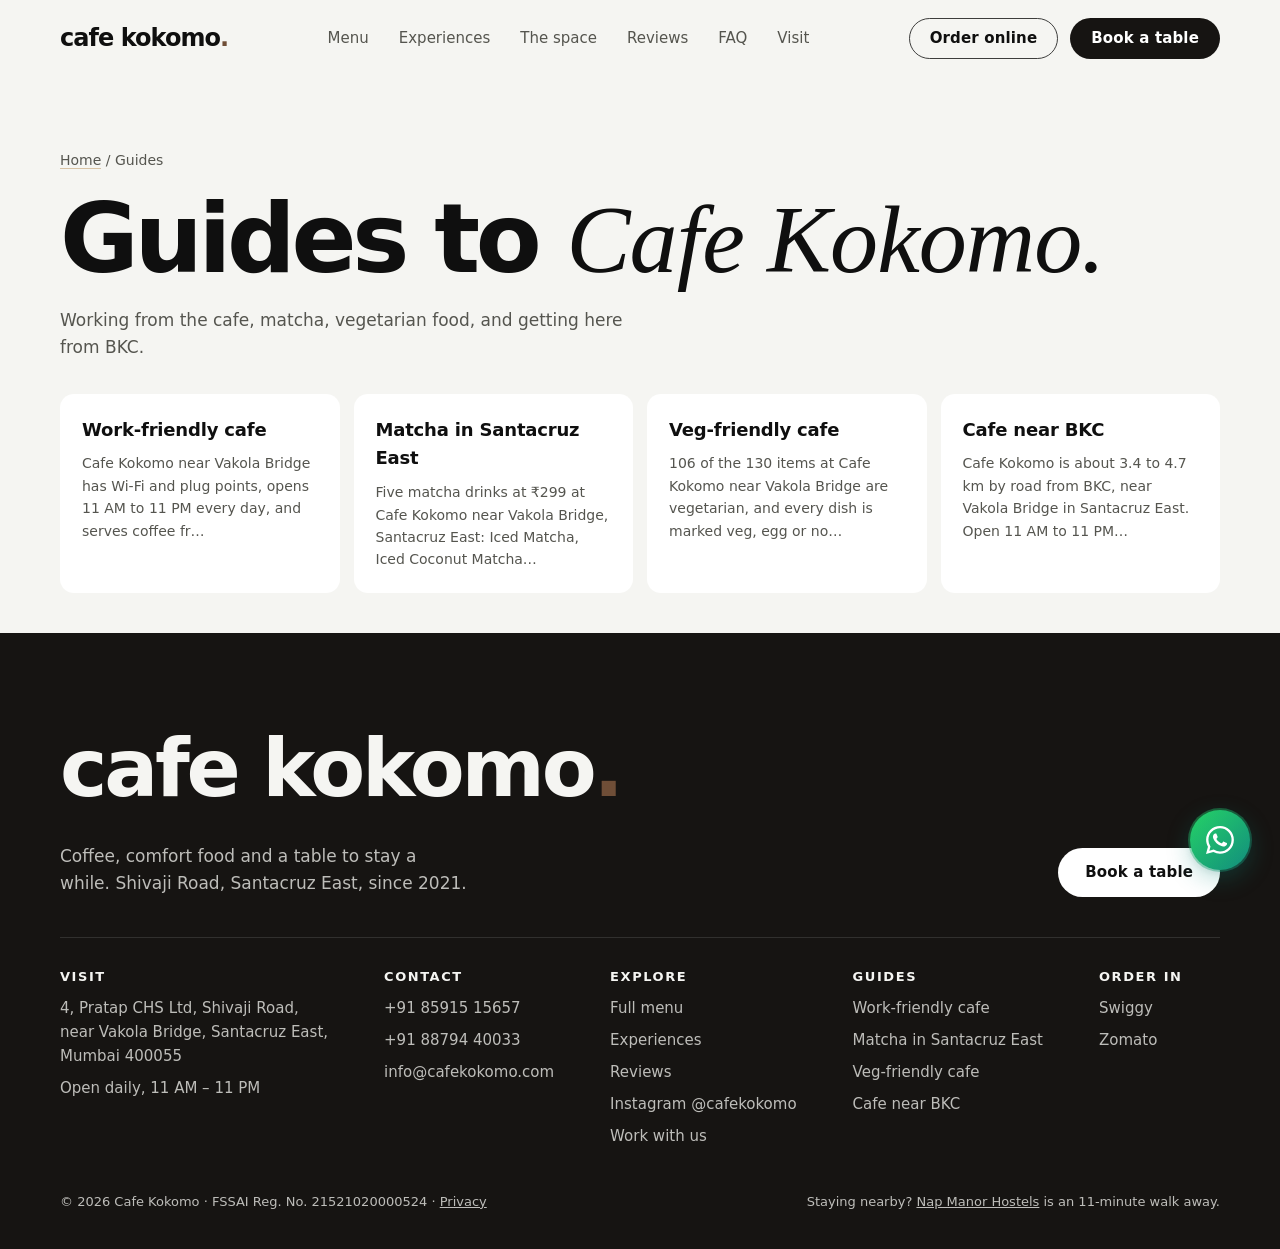
==== commit f3e9a814: "Menu sync 19-Oct-2026 (2/4): guides - 130 items / 106 veg counts" ====
--- a/guides/index.html
+++ b/guides/index.html
@@ -83,7 +83,7 @@
             <div class="guide-grid" style="margin-top: 32px;">
                 <a class="guide-card" href="/guides/work-friendly-cafe-santacruz-east"><strong>Work-friendly cafe</strong><span>Cafe Kokomo near Vakola Bridge has Wi-Fi and plug points, opens 11 AM to 11 PM every day, and serves coffee fr…</span></a>
                 <a class="guide-card" href="/guides/matcha-santacruz-east"><strong>Matcha in Santacruz East</strong><span>Five matcha drinks at ₹299 at Cafe Kokomo near Vakola Bridge, Santacruz East: Iced Matcha, Iced Coconut Matcha…</span></a>
-                <a class="guide-card" href="/guides/veg-friendly-cafe-vakola"><strong>Veg-friendly cafe</strong><span>103 of the 128 items at Cafe Kokomo near Vakola Bridge are vegetarian, and every dish is marked veg, egg or no…</span></a>
+                <a class="guide-card" href="/guides/veg-friendly-cafe-vakola"><strong>Veg-friendly cafe</strong><span>106 of the 130 items at Cafe Kokomo near Vakola Bridge are vegetarian, and every dish is marked veg, egg or no…</span></a>
                 <a class="guide-card" href="/guides/cafe-near-bkc"><strong>Cafe near BKC</strong><span>Cafe Kokomo is about 3.4 to 4.7 km by road from BKC, near Vakola Bridge in Santacruz East. Open 11 AM to 11 PM…</span></a>
             </div>
         </div>
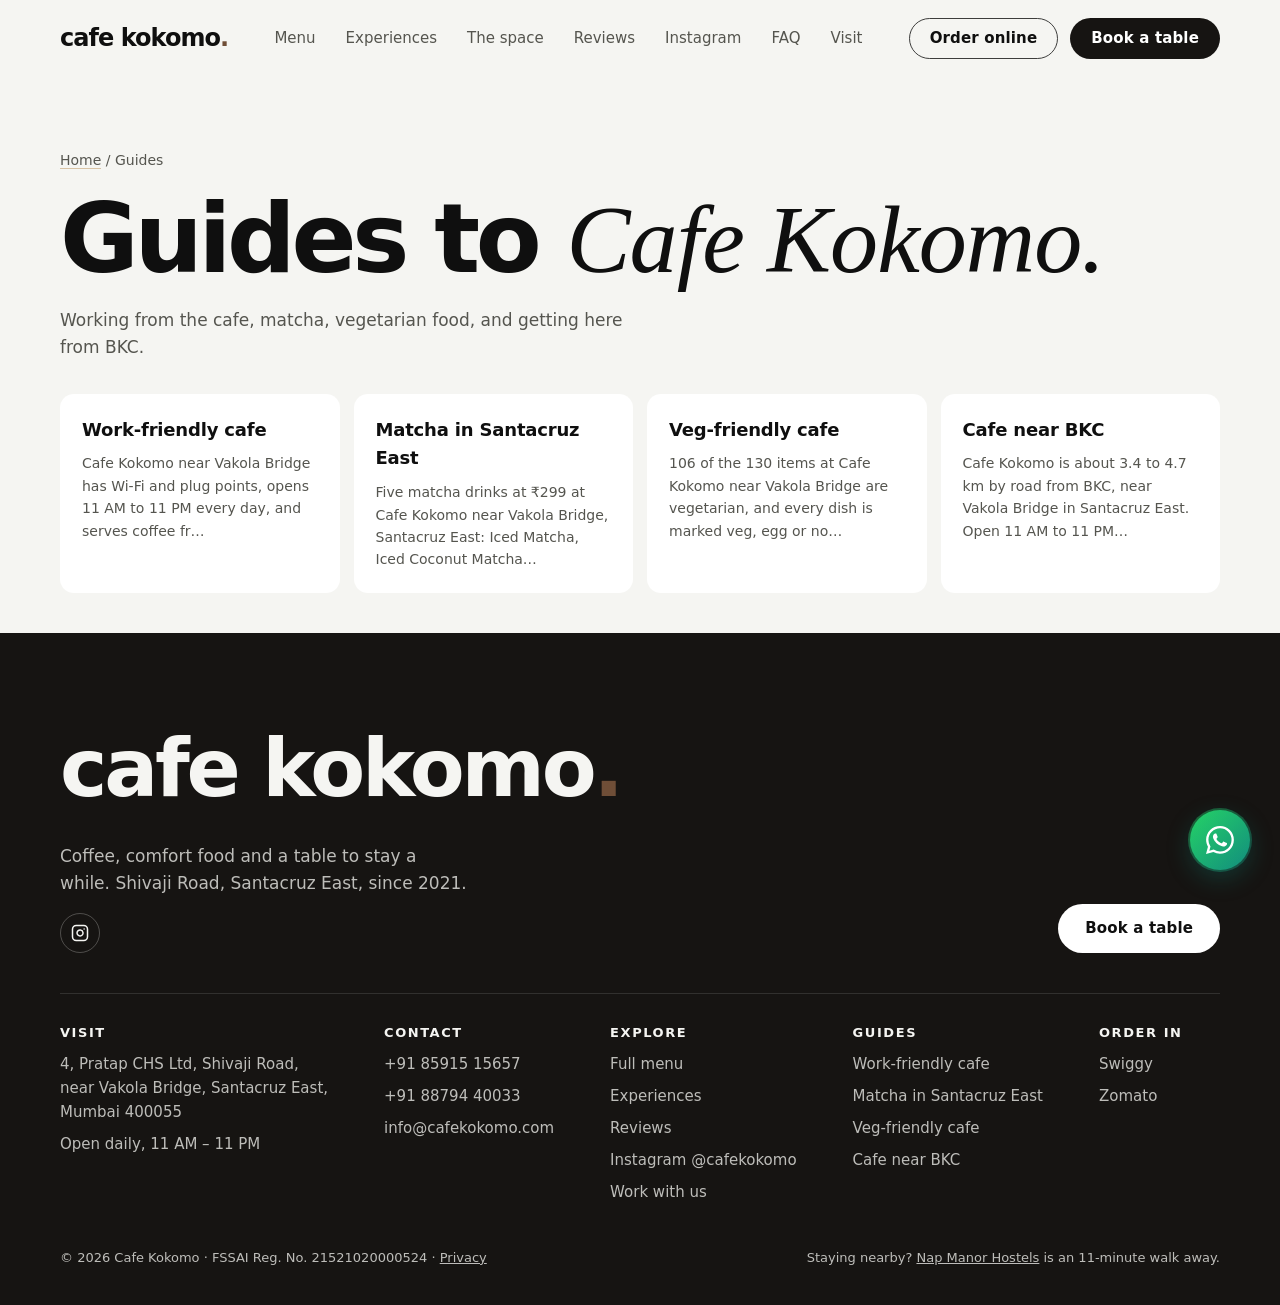
==== commit 9a3524f4: "Instagram 19-Oct-2026 (2/3): guides - nav link + footer icon" ====
--- a/guides/index.html
+++ b/guides/index.html
@@ -54,6 +54,7 @@
             <a class="nav-link" href="/#experiences">Experiences</a>
             <a class="nav-link" href="/#space">The space</a>
             <a class="nav-link" href="/#reviews">Reviews</a>
+            <a class="nav-link" href="/#instagram">Instagram</a>
             <a class="nav-link" href="/#faq">FAQ</a>
             <a class="nav-link" href="/#visit">Visit</a>
         </nav>
@@ -95,6 +96,7 @@
             <div>
                 <a href="/" class="logo">cafe kokomo<span class="logo-dot">.</span></a>
                 <p>Coffee, comfort food and a table to stay a while. Shivaji Road, Santacruz East, since 2021.</p>
+                <a class="footer-social" href="https://www.instagram.com/cafekokomo/" target="_blank" rel="noopener" aria-label="Instagram"><svg width="18" height="18" viewBox="0 0 24 24" fill="none" stroke="currentColor" stroke-width="2" stroke-linecap="round" stroke-linejoin="round" aria-hidden="true"><rect x="2" y="2" width="20" height="20" rx="5"/><path d="M16 11.37A4 4 0 1 1 12.63 8 4 4 0 0 1 16 11.37z"/><line x1="17.5" y1="6.5" x2="17.51" y2="6.5"/></svg></a>
             </div>
             <a href="javascript:void(0)" class="btn btn-light" data-open-reservation>Book a table</a>
         </div>
--- a/kokomo.css
+++ b/kokomo.css
@@ -106,7 +106,7 @@
 .logo { font-size: 1.5rem; font-weight: 900; letter-spacing: -0.04em; text-decoration: none; white-space: nowrap; }
 .logo .logo-dot { color: var(--color-accent-coffee); }
 .nav-links { display: flex; align-items: center; gap: 30px; }
-.nav-links a { font-size: 0.9375rem; font-weight: 500; text-decoration: none; color: var(--color-text-secondary); transition: color var(--duration-fast); }
+.nav-links a { font-size: 0.9375rem; font-weight: 500; white-space: nowrap; text-decoration: none; color: var(--color-text-secondary); transition: color var(--duration-fast); }
 .nav-links a:hover, .nav-links a[aria-current="page"] { color: var(--color-text-primary); }
 .nav-cta { display: flex; align-items: center; gap: 12px; }
 .nav-cta .btn { padding: 12px 20px; }
@@ -240,6 +240,10 @@
 .ig-tile .ig-icon { position: absolute; right: 10px; bottom: 10px; width: 34px; height: 34px; border-radius: 50%; display: grid; place-items: center; background: rgba(250, 247, 242, 0.92); color: var(--color-text-primary); opacity: 0; transform: translateY(6px); transition: opacity var(--duration-fast), transform var(--duration-fast); }
 .ig-tile:hover img { transform: scale(1.05); }
 .ig-tile:hover .ig-icon, .ig-tile:focus-visible .ig-icon { opacity: 1; transform: none; }
+/* 326px = the min-width Instagram puts on its embed iframe: 3 columns on desktop, fewer as space runs out, 1 on phones */
+.reels { display: grid; grid-template-columns: repeat(auto-fit, minmax(min(326px, 100%), 1fr)); gap: 12px; justify-items: center; margin-bottom: 12px; }
+.reels:empty { display: none; }
+.reels .instagram-media { width: 100%; max-width: 400px !important; margin: 0 !important; background: var(--color-white); border: 0; border-radius: var(--radius-md); }
 .btn svg { flex-shrink: 0; }
 
 /* ---------- FAQ ---------- */
@@ -298,6 +302,8 @@
 .footer-top { display: flex; flex-wrap: wrap; justify-content: space-between; gap: 32px; align-items: end; padding-bottom: 40px; border-bottom: 1px solid rgba(245, 245, 242, 0.12); }
 .footer-top .logo { color: var(--color-bg-primary); font-size: clamp(2.5rem, 7vw, 5rem); }
 .footer-top p { max-width: 38ch; margin-top: 10px; }
+.footer-social { display: inline-grid; place-items: center; width: 40px; height: 40px; margin-top: 16px; border-radius: 50%; border: 1px solid rgba(245, 245, 242, 0.25); color: var(--color-bg-primary); transition: background var(--duration-fast), color var(--duration-fast); }
+.footer-social:hover { background: var(--color-bg-primary); color: var(--color-ink); }
 .footer-cols { display: flex; flex-wrap: wrap; gap: 28px 56px; padding-top: 32px; font-size: 0.9375rem; }
 .footer-cols h4 { color: var(--color-bg-primary); font-size: 0.8125rem; letter-spacing: 0.12em; text-transform: uppercase; margin-bottom: 12px; }
 .footer-cols a { display: block; text-decoration: none; margin-bottom: 8px; }
@@ -339,7 +345,7 @@
 
 /* ---------- Responsive ---------- */
 @media (max-width: 1024px) {
-    .nav-links { gap: 20px; }
+    .nav-links { gap: 16px; }
     .dish { grid-column: span 4; }
     .dish.wide { grid-column: span 8; }
 }
